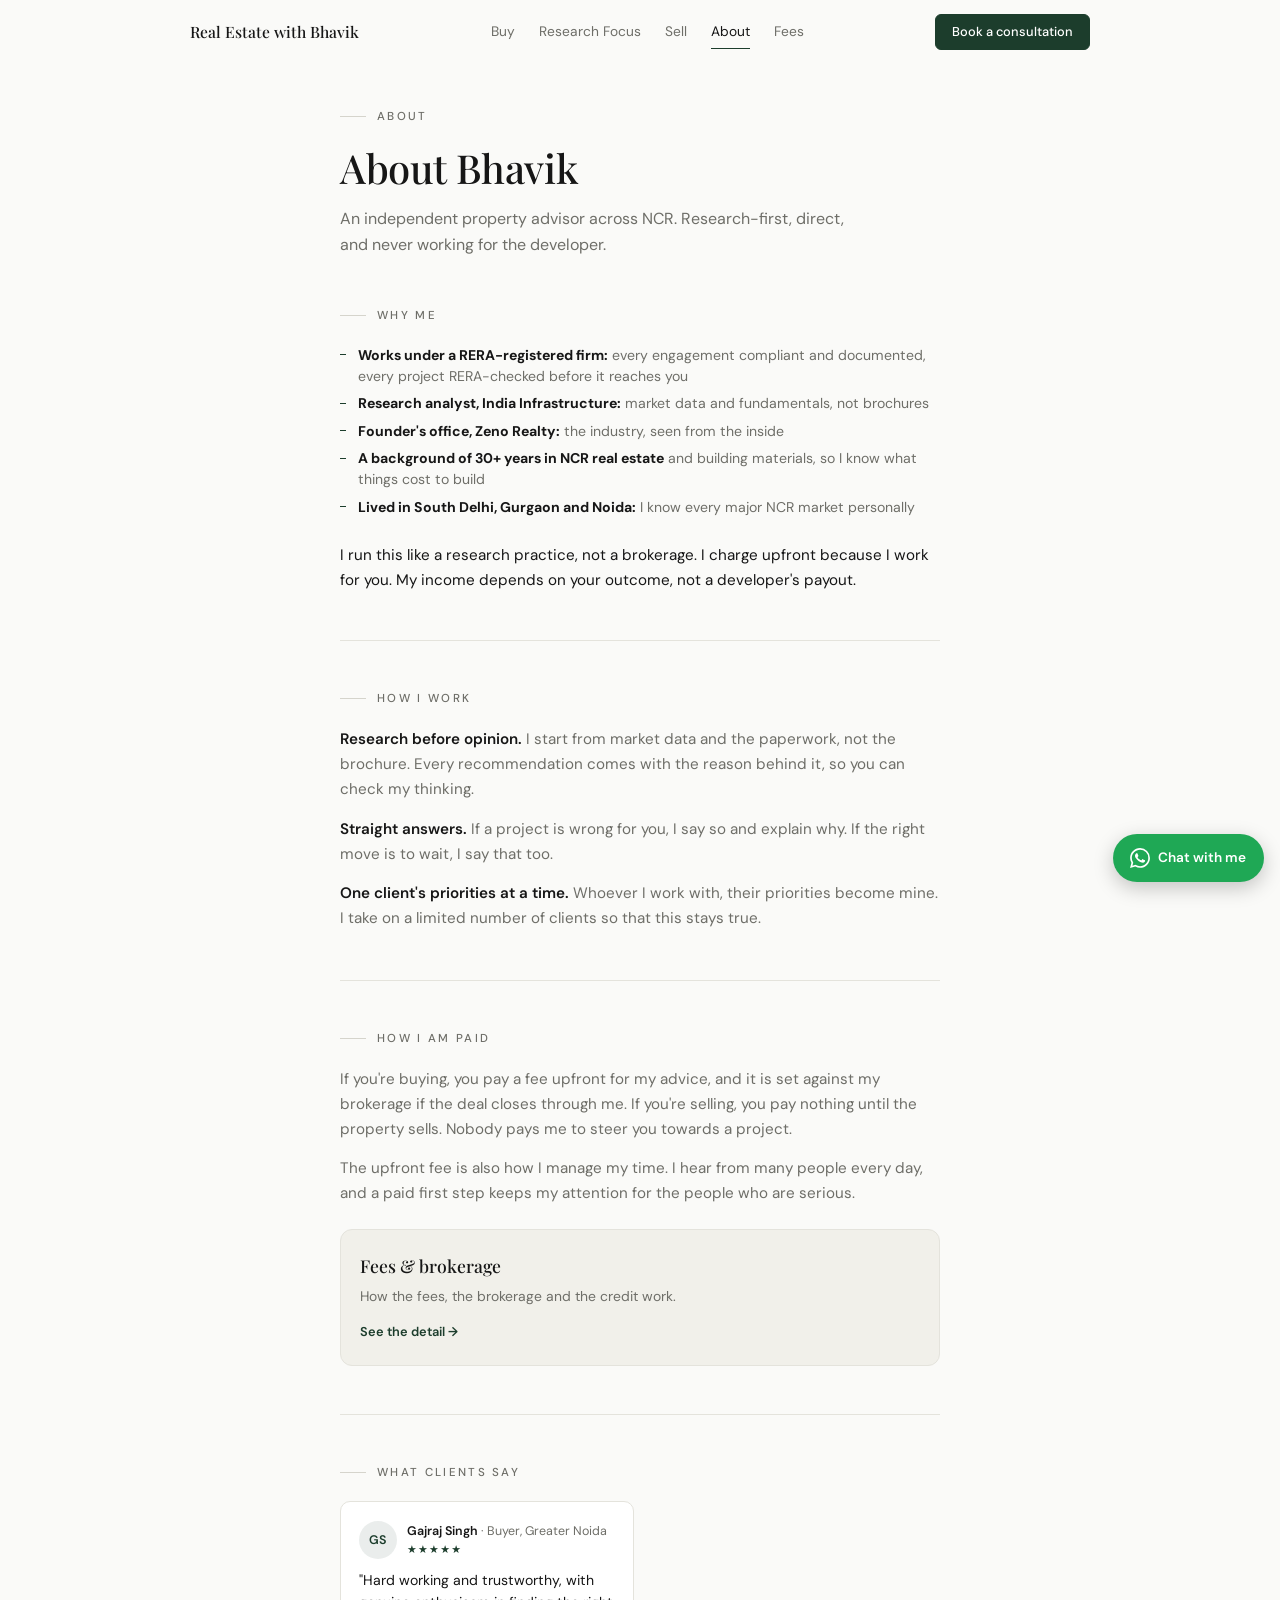
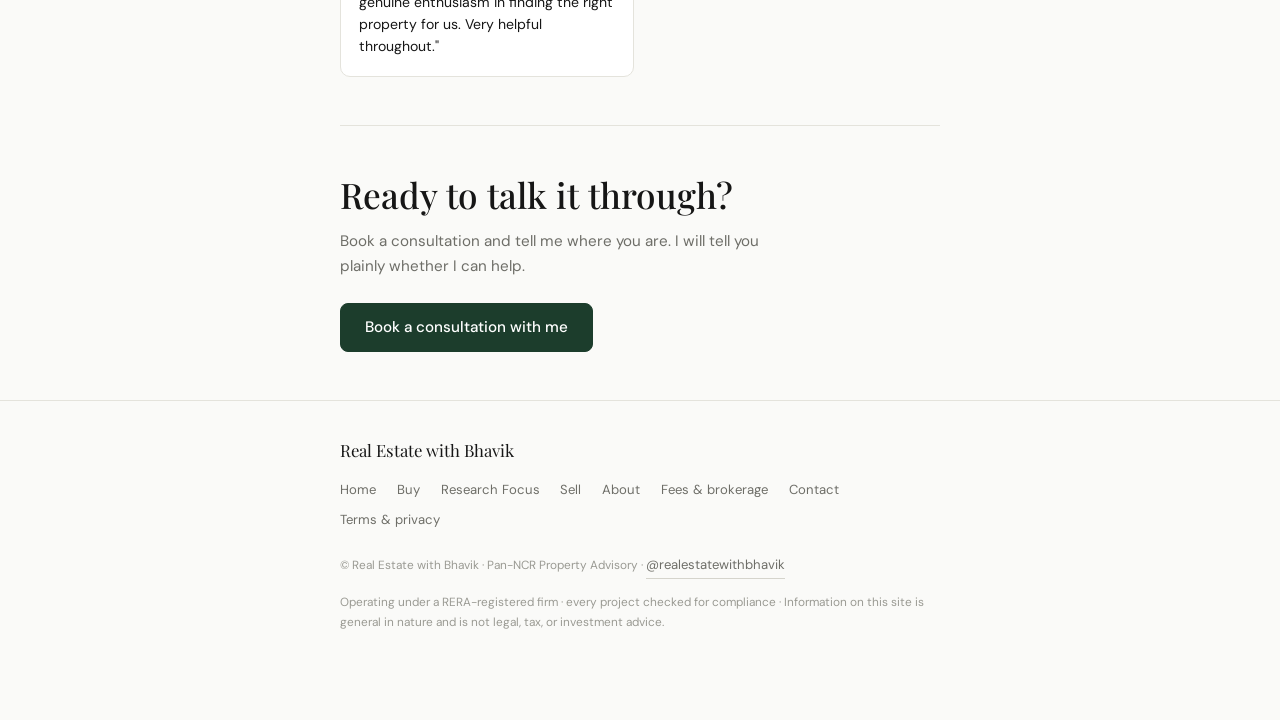
==== about.html @ 62f4cae6 "Rebuild as a multi-page site with a Standard Practice buying ladder Splits the single page into ten " ====
<!DOCTYPE html>
<html lang="en">

<head>
  <meta charset="UTF-8">
  <meta name="viewport" content="width=device-width, initial-scale=1.0">
  <title>About Bhavik · Real Estate with Bhavik</title>
  <meta name="description" content="Research-first independent property advisor across NCR. Three decades of NCR real estate, working under a RERA-registered firm.">
  <link rel="canonical" href="https://realestatewithbhavik.com/about.html">
  <meta property="og:title" content="About Bhavik · Real Estate with Bhavik">
  <meta property="og:description" content="Research-first independent property advisor across NCR. Three decades of NCR real estate, working under a RERA-registered firm.">
  <meta property="og:type" content="website">
  <meta property="og:url" content="https://realestatewithbhavik.com/about.html">

  <link rel="preconnect" href="https://fonts.googleapis.com">
  <link rel="preconnect" href="https://fonts.gstatic.com" crossorigin>
  <link href="https://fonts.googleapis.com/css2?family=Playfair+Display:wght@400;500;600&family=DM+Sans:wght@300;400;500;600&display=swap" rel="stylesheet">
  <link rel="stylesheet" href="assets/style.css">
</head>

<body>

  <header id="nav">
    <div class="wrap nav-inner">
      <a href="index.html" class="nav-name">Real Estate with Bhavik</a>
      <nav class="nav-links" aria-label="Main">
        <a href="advisory.html">Buy</a>
        <a href="research.html">Research Focus</a>
        <a href="mandates.html">Sell</a>
        <a href="about.html" aria-current="page">About</a>
        <a href="fees.html">Fees</a>
      </nav>
      <div class="nav-right">
        <a class="btn btn-sm nav-cta" data-goatcounter-click="nav-consult" href="contact.html">Book a consultation</a>
        <details class="menu">
          <summary aria-label="Menu"><svg viewBox="0 0 24 24" fill="none" stroke="currentColor" stroke-width="2" stroke-linecap="round"><path d="M4 7h16M4 12h16M4 17h16"/></svg></summary>
          <nav class="menu-panel" aria-label="Menu">
          <a href="index.html">Home</a>
          <a href="advisory.html">Buy</a>
          <a href="research.html">Research Focus</a>
          <a href="mandates.html">Sell</a>
          <a href="about.html" aria-current="page">About</a>
          <a href="fees.html">Fees</a>
          <a href="contact.html">Contact</a>
          <a class="btn btn-sm" data-goatcounter-click="menu-consult" href="contact.html">Book a consultation</a>
          </nav>
        </details>
      </div>
    </div>
  </header>

  <main>
    <section class="page-head" style="padding-bottom:0;">
      <div class="wrap">
        <div class="eyebrow">About</div>
        <h1 class="page-title">About Bhavik</h1>
        <p class="page-lede">An independent property advisor across NCR. Research-first, direct, and never working for the developer.</p>
      </div>
    </section>

    <section id="why">
      <div class="wrap reveal">
        <div class="eyebrow">Why me</div>
        <ul class="dash-list why-list">
          <li><strong class="ink">Works under a RERA-registered firm:</strong> every engagement compliant and documented, every project RERA-checked before it reaches you</li>
          <li><strong class="ink">Research analyst, India Infrastructure:</strong> market data and fundamentals, not brochures</li>
          <li><strong class="ink">Founder's office, Zeno Realty:</strong> the industry, seen from the inside</li>
          <li><strong class="ink">A background of 30+ years in NCR real estate</strong> and building materials, so I know what things cost to build</li>
          <li><strong class="ink">Lived in South Delhi, Gurgaon and Noida:</strong> I know every major NCR market personally</li>
        </ul>
        <p class="note-line ink">I run this like a research practice, not a brokerage. I charge upfront because I work for you. My income depends on your outcome, not a developer's payout.</p>
      </div>
    </section>
    <div class="wrap"><div class="rule"></div></div>

    <section id="how">
      <div class="wrap reveal">
        <div class="eyebrow">How I work</div>
        <div class="stance-body" style="margin-top:0;">
          <p><strong>Research before opinion.</strong> I start from market data and the paperwork, not the brochure. Every recommendation comes with the reason behind it, so you can check my thinking.</p>
          <p><strong>Straight answers.</strong> If a project is wrong for you, I say so and explain why. If the right move is to wait, I say that too.</p>
          <p><strong>One client's priorities at a time.</strong> Whoever I work with, their priorities become mine. I take on a limited number of clients so that this stays true.</p>
        </div>
      </div>
    </section>
    <div class="wrap"><div class="rule"></div></div>

    <section id="paid">
      <div class="wrap reveal">
        <div class="eyebrow">How I am paid</div>
        <div class="stance-body">
          <p>If you're buying, you pay a fee upfront for my advice, and it is set against my brokerage if the deal closes through me. If you're selling, you pay nothing until the property sells. Nobody pays me to steer you towards a project.</p>
          <p>The upfront fee is also how I manage my time. I hear from many people every day, and a paid first step keeps my attention for the people who are serious.</p>
        </div>
        <div class="cta-row">
          <a class="link-card" href="fees.html" style="flex:1;"><strong>Fees &amp; brokerage</strong><p>How the fees, the brokerage and the credit work.</p><span>See the detail →</span></a>
        </div>
      </div>
    </section>
    <div class="wrap"><div class="rule"></div></div>

    <section id="testimonials">
      <div class="wrap reveal">
        <div class="eyebrow">What clients say</div>
        <div class="t-grid">

          <div class="t-card">
            <div class="t-head">
              <div class="t-avatar">GS</div>
              <div>
                <p class="t-who"><strong>Gajraj Singh</strong> · Buyer, Greater Noida</p>
                <div class="t-stars">★★★★★</div>
              </div>
            </div>
            <p class="t-quote">"Hard working and trustworthy, with genuine enthusiasm in finding the right property for us. Very helpful throughout."</p>
          </div>

          <!-- DRAFT QUOTES, hidden until real clients approve them.
               To publish one: move its card above this comment block, then replace
               [Client name] with the client's name and the icon with their initials.

          <div class="t-card">
            <div class="t-head">
              <div class="t-avatar"><svg viewBox="0 0 24 24" fill="none" stroke="currentColor" stroke-width="2" stroke-linecap="round"><circle cx="12" cy="8" r="4"/><path d="M4 21c0-4 3.5-6 8-6s8 2 8 6"/></svg></div>
              <div>
                <p class="t-who"><strong>[Client name]</strong> · Buyer, Noida</p>
                <div class="t-stars">★★★★★</div>
              </div>
            </div>
            <p class="t-quote">"He shortlisted three projects and told us exactly what was wrong with each one, including the one he recommended. That honesty is rare."</p>
          </div>

          <div class="t-card">
            <div class="t-head">
              <div class="t-avatar"><svg viewBox="0 0 24 24" fill="none" stroke="currentColor" stroke-width="2" stroke-linecap="round"><circle cx="12" cy="8" r="4"/><path d="M4 21c0-4 3.5-6 8-6s8 2 8 6"/></svg></div>
              <div>
                <p class="t-who"><strong>[Client name]</strong> · NRI Buyer</p>
                <div class="t-stars">★★★★★</div>
              </div>
            </div>
            <p class="t-quote">"I'm based abroad. The video walkthroughs of the flat, the society and the access roads meant I could decide from another country with confidence."</p>
          </div>

          <div class="t-card">
            <div class="t-head">
              <div class="t-avatar"><svg viewBox="0 0 24 24" fill="none" stroke="currentColor" stroke-width="2" stroke-linecap="round"><circle cx="12" cy="8" r="4"/><path d="M4 21c0-4 3.5-6 8-6s8 2 8 6"/></svg></div>
              <div>
                <p class="t-who"><strong>[Client name]</strong> · Buyer, Greater Noida West</p>
                <div class="t-stars">★★★★★</div>
              </div>
            </div>
            <p class="t-quote">"The payment breakdown surfaced charges nobody had mentioned to us. We knew the real cost before signing, not after."</p>
          </div>

          <div class="t-card">
            <div class="t-head">
              <div class="t-avatar"><svg viewBox="0 0 24 24" fill="none" stroke="currentColor" stroke-width="2" stroke-linecap="round"><circle cx="12" cy="8" r="4"/><path d="M4 21c0-4 3.5-6 8-6s8 2 8 6"/></svg></div>
              <div>
                <p class="t-who"><strong>[Client name]</strong> · Buyer, Gurgaon</p>
                <div class="t-stars">★★★★★</div>
              </div>
            </div>
            <p class="t-quote">"He negotiated on our behalf and got us better terms than we would have settled for on our own."</p>
          </div>

          <div class="t-card">
            <div class="t-head">
              <div class="t-avatar"><svg viewBox="0 0 24 24" fill="none" stroke="currentColor" stroke-width="2" stroke-linecap="round"><circle cx="12" cy="8" r="4"/><path d="M4 21c0-4 3.5-6 8-6s8 2 8 6"/></svg></div>
              <div>
                <p class="t-who"><strong>[Client name]</strong> · First-time buyer, Noida</p>
                <div class="t-stars">★★★★★</div>
              </div>
            </div>
            <p class="t-quote">"For the first time it didn't feel like someone was selling to us. He was on our side of the table, start to finish."</p>
          </div>
          -->

        </div>
      </div>
    </section>
    <div class="wrap"><div class="rule"></div></div>
    <section id="about-cta">
      <div class="wrap reveal">
        <h2 class="final-title">Ready to talk it through?</h2>
        <p class="final-sub">Book a consultation and tell me where you are. I will tell you plainly whether I can help.</p>
        <div class="cta-row">
          <a class="btn btn-block" data-goatcounter-click="about-cta-main" href="contact.html">Book a consultation with me</a>
        </div>
      </div>
    </section>

  </main>

  <footer>
    <div class="wrap">
      <div class="foot-brand">Real Estate with Bhavik</div>
      <nav class="foot-nav" aria-label="Footer">
        <a href="index.html">Home</a>
        <a href="advisory.html">Buy</a>
        <a href="research.html">Research Focus</a>
        <a href="mandates.html">Sell</a>
        <a href="about.html">About</a>
        <a href="fees.html">Fees &amp; brokerage</a>
        <a href="contact.html">Contact</a>
        <a href="legal.html">Terms &amp; privacy</a>
      </nav>
      <p class="foot-line">© Real Estate with Bhavik · Pan-NCR Property Advisory · <a class="ig-link" style="margin:0;" href="https://instagram.com/realestatewithbhavik" target="_blank" rel="noopener">@realestatewithbhavik</a></p>
      <p class="foot-line">Operating under a RERA-registered firm · every project checked for compliance · Information on this site is general in nature and is not legal, tax, or investment advice.</p>
    </div>
  </footer>

  <a id="wa-fab" data-goatcounter-click="whatsapp-fab" href="https://wa.me/917011733205?text=Hi%20Bhavik%2C%20I%20have%20a%20question%20about%20buying%20in%20NCR." target="_blank" rel="noopener" aria-label="Chat with Bhavik on WhatsApp">
    <svg viewBox="0 0 24 24" fill="currentColor" aria-hidden="true"><path d="M17.472 14.382c-.297-.149-1.758-.867-2.03-.967-.273-.099-.471-.148-.67.15-.197.297-.767.966-.94 1.164-.173.199-.347.223-.644.075-.297-.15-1.255-.463-2.39-1.475-.883-.788-1.48-1.761-1.653-2.059-.173-.297-.018-.458.13-.606.134-.133.297-.347.446-.52.149-.174.198-.298.298-.497.099-.198.05-.371-.025-.52-.075-.149-.669-1.612-.916-2.207-.242-.579-.487-.5-.669-.51-.173-.008-.371-.01-.57-.01-.198 0-.52.074-.792.372-.272.297-1.04 1.016-1.04 2.479 0 1.462 1.065 2.875 1.213 3.074.149.198 2.096 3.2 5.077 4.487.709.306 1.262.489 1.694.625.712.227 1.36.195 1.871.118.571-.085 1.758-.719 2.006-1.413.248-.694.248-1.289.173-1.413-.074-.124-.272-.198-.57-.347m-5.421 7.403h-.004a9.87 9.87 0 0 1-5.031-1.378l-.361-.214-3.741.982.998-3.648-.235-.374a9.86 9.86 0 0 1-1.51-5.26c.001-5.45 4.436-9.884 9.888-9.884 2.64 0 5.122 1.03 6.988 2.898a9.825 9.825 0 0 1 2.893 6.994c-.003 5.45-4.437 9.884-9.885 9.884m8.413-18.297A11.815 11.815 0 0 0 12.05 0C5.495 0 .16 5.335.157 11.892c0 2.096.547 4.142 1.588 5.945L.057 24l6.305-1.654a11.882 11.882 0 0 0 5.683 1.448h.005c6.554 0 11.89-5.335 11.893-11.893a11.821 11.821 0 0 0-3.48-8.413Z"/></svg>
    <span>Chat with me</span>
  </a>

  <script src="assets/site.js"></script>
  <script data-goatcounter="https://realestatewithbhavik.goatcounter.com/count" async src="//gc.zgo.at/count.js"></script>

</body>

</html>
---- assets/style.css ----
/* ========================================================
       TOKENS
    ======================================================== */
    :root {
      --bg:           #FAFAF8;
      --bg-panel:     #F1F0EA;
      --surface:      #FFFFFF;
      --ink:          #161616;
      --muted:        #6E6E68;
      --muted-soft:   #9A9A93;
      --accent:       #1C3D2C;
      --accent-deep:  #142E20;
      --wa:           #1FA855;   /* WhatsApp green */
      --wa-deep:      #178A45;
      --line:         #E4E3DC;
      --line-strong:  #D5D4CC;

      --serif: 'Playfair Display', Georgia, serif;
      --sans:  'DM Sans', system-ui, -apple-system, sans-serif;

      --maxw: 640px;
      --pad:  1.25rem;
    }

    /* ========================================================
       RESET & BASE  (mobile-first)
    ======================================================== */
    *, *::before, *::after { box-sizing: border-box; margin: 0; padding: 0; }

    html { font-size: 16px; scroll-behavior: smooth; -webkit-text-size-adjust: 100%; }

    body {
      background: var(--bg);
      color: var(--ink);
      font-family: var(--sans);
      font-size: 15px;
      line-height: 1.65;
      overflow-x: hidden;
      -webkit-font-smoothing: antialiased;
    }

    a { color: inherit; text-decoration: none; }
    ::selection { background: rgba(28, 61, 44, 0.14); }
    :focus-visible { outline: 2px solid var(--accent); outline-offset: 3px; border-radius: 2px; }

    .wrap {
      width: 100%;
      max-width: var(--maxw);
      margin: 0 auto;
      padding-left: var(--pad);
      padding-right: var(--pad);
    }

    section { padding: 3rem 0; }

    .eyebrow {
      display: flex;
      align-items: center;
      gap: 0.7rem;
      font-size: 0.72rem;
      font-weight: 500;
      letter-spacing: 0.2em;
      text-transform: uppercase;
      color: var(--muted);
      margin-bottom: 1.2rem;
    }
    .eyebrow::before { content: ""; width: 26px; height: 1px; background: var(--line-strong); flex: none; }

    h1, h2, h3 { font-family: var(--serif); font-weight: 500; }
    p { color: var(--muted); }
    .ink { color: var(--ink); }
    .rule { height: 1px; background: var(--line); }

    /* ========================================================
       BUTTONS
    ======================================================== */
    .btn {
      display: inline-flex;
      align-items: center;
      justify-content: center;
      gap: 0.55rem;
      font-family: var(--sans);
      font-weight: 500;
      font-size: 0.95rem;
      line-height: 1;
      padding: 1rem 1.5rem;
      border-radius: 8px;
      border: 1px solid var(--accent);
      background: var(--accent);
      color: #FFFFFF;
      cursor: pointer;
      transition: background 0.25s ease, transform 0.15s ease;
    }
    .btn:hover { background: var(--accent-deep); }
    .btn:active { transform: translateY(1px); }

    .btn-wa { background: var(--wa); border-color: var(--wa); }
    .btn-wa:hover { background: var(--wa-deep); }

    .btn-ghost { background: transparent; color: var(--accent); border: 1px solid var(--accent); }
    .btn-ghost:hover { background: rgba(28, 61, 44, 0.06); }

    .btn-sm { padding: 0.65rem 1rem; font-size: 0.8rem; border-radius: 6px; }

    .btn-block { width: 100%; }
    @media (min-width: 540px) { .btn-block { width: auto; } }

    /* ========================================================
       NAV
    ======================================================== */
    #nav {
      position: sticky; top: 0; z-index: 100;
      background: transparent;
      border-bottom: 1px solid transparent;
      transition: background 0.3s ease, border-color 0.3s ease;
    }
    #nav .nav-inner {
      display: flex; align-items: center; justify-content: space-between; gap: 1rem;
      padding-top: 0.9rem; padding-bottom: 0.9rem;
    }
    #nav.scrolled { background: var(--bg); border-bottom: 1px solid var(--line); }
    .nav-name { font-family: var(--serif); font-weight: 500; font-size: 1rem; white-space: nowrap; }

    /* ========================================================
       HERO — identity in the first five seconds
    ======================================================== */
    #hero { padding-top: 2rem; padding-bottom: 2.75rem; }

    .id-row { display: flex; align-items: center; gap: 1rem; margin-bottom: 1.5rem; }
    .id-photo {
      width: 112px; height: 112px; border-radius: 50%;
      object-fit: cover; object-position: top;
      border: 3px solid var(--surface);
      box-shadow: 0 0 0 1px var(--line-strong), 0 6px 18px rgba(22, 22, 22, 0.12);
      flex: none;
    }
    .id-name { font-family: var(--serif); font-size: 1.45rem; color: var(--ink); line-height: 1.2; }
    .id-role { font-size: 0.85rem; color: var(--muted); margin-top: 0.2rem; }

    .cred-row { display: flex; flex-wrap: wrap; gap: 0.45rem; margin-bottom: 1.4rem; }
    .cred {
      display: inline-flex; align-items: center; gap: 0.4rem;
      font-size: 0.74rem; font-weight: 500; letter-spacing: 0.02em;
      color: var(--accent);
      background: rgba(28, 61, 44, 0.07);
      border-radius: 999px;
      padding: 0.35rem 0.75rem;
      line-height: 1.2;
    }

    .hero-title {
      font-size: clamp(1.9rem, 7.5vw, 2.7rem);
      line-height: 1.15;
      letter-spacing: -0.01em;
      margin-bottom: 1rem;
    }
    .hero-sub { font-size: 1rem; max-width: 38ch; margin-bottom: 1.6rem; }

    .hero-ctas { display: flex; flex-direction: column; gap: 0.7rem; margin-bottom: 1rem; }
    @media (min-width: 540px) { .hero-ctas { flex-direction: row; } }

    .hero-note { font-size: 0.76rem; color: var(--muted-soft); letter-spacing: 0.04em; }

    .assure {
      display: flex;
      align-items: flex-start;
      gap: 0.5rem;
      margin: 1rem 0 0.9rem;
      font-size: 0.87rem;
      font-weight: 500;
      color: var(--accent);
      line-height: 1.5;
    }
    .assure svg { width: 17px; height: 17px; flex: none; margin-top: 2px; }

    /* Stat strip */
    .stats {
      display: grid; grid-template-columns: repeat(3, 1fr); gap: 0.75rem;
      margin-top: 2rem;
      border-top: 1px solid var(--line);
      padding-top: 1.4rem;
    }
    .stat-num { font-family: var(--serif); font-size: 1.35rem; color: var(--ink); line-height: 1.2; }
    .stat-label { font-size: 0.72rem; color: var(--muted); letter-spacing: 0.03em; margin-top: 0.15rem; }

    /* ========================================================
       TWO JOURNEYS (comparison)
    ======================================================== */
    .vs-title-line {
      font-size: clamp(1.5rem, 5.5vw, 2rem);
      line-height: 1.22;
      letter-spacing: -0.01em;
      margin-bottom: 1.3rem;
    }
    .vs-grid { display: grid; grid-template-columns: 1fr; gap: 0.8rem; }
    @media (min-width: 620px) { .vs-grid { grid-template-columns: 1fr 1fr; } }

    .vs-col { border-radius: 12px; padding: 1.3rem 1.2rem; }
    .vs-col.plain { background: var(--surface); border: 1px solid var(--line); }
    .vs-col.mine { background: var(--accent); }

    .vs-col-title { font-weight: 600; font-size: 0.9rem; margin-bottom: 0.85rem; }
    .vs-col.plain .vs-col-title { color: var(--muted); }
    .vs-col.mine .vs-col-title { color: #FFFFFF; }

    .vs-list { list-style: none; }
    .vs-list li { display: flex; gap: 0.55rem; font-size: 0.85rem; line-height: 1.5; margin: 0.55rem 0; }
    .vs-list .mark { flex: none; width: 16px; height: 16px; margin-top: 2px; }
    .vs-col.plain li { color: var(--muted); }
    .vs-col.plain .mark { color: #B0403A; }
    .vs-col.mine li { color: rgba(255, 255, 255, 0.93); }
    .vs-col.mine .mark { color: #8FD6A8; }

    .closer { margin-top: 1.5rem; font-family: var(--serif); font-size: 1.15rem; color: var(--ink); line-height: 1.45; }

    /* The sieve: market funnel visual */
    .funnel { margin-top: 1.6rem; }
    .funnel-row {
      border-radius: 8px;
      padding: 0.55rem 0.9rem;
      margin: 0 auto;
      text-align: center;
      font-size: 0.8rem;
      font-weight: 500;
      line-height: 1.4;
    }
    .funnel-row.f1 { width: 100%; background: var(--bg-panel); color: var(--muted); border: 1px solid var(--line); }
    .funnel-row.f2 { width: 78%; min-width: 240px; background: #DCE7DF; color: var(--accent-deep); }
    .funnel-row.f3 { width: 56%; min-width: 210px; background: var(--accent); color: #FFFFFF; }
    .funnel-arrow { text-align: center; color: var(--muted-soft); font-size: 0.72rem; letter-spacing: 0.04em; padding: 0.4rem 0; }

    /* ========================================================
       SERVICE CARDS (visual grid)
    ======================================================== */
    .svc-grid { display: grid; grid-template-columns: 1fr 1fr; gap: 0.7rem; }
    @media (max-width: 379px) { .svc-grid { grid-template-columns: 1fr; } }

    .svc {
      background: var(--surface);
      border: 1px solid var(--line);
      border-radius: 10px;
      padding: 1.1rem 1rem;
    }
    .svc-icon {
      width: 34px; height: 34px;
      display: flex; align-items: center; justify-content: center;
      border-radius: 8px;
      background: rgba(28, 61, 44, 0.08);
      color: var(--accent);
      margin-bottom: 0.7rem;
    }
    .svc-icon svg { width: 18px; height: 18px; }
    .svc-title { font-weight: 600; font-size: 0.88rem; color: var(--ink); margin-bottom: 0.25rem; }
    .svc-desc { font-size: 0.8rem; line-height: 1.5; }

    .note-line { margin-top: 1.6rem; font-size: 0.95rem; line-height: 1.6; }

    /* ========================================================
       STANCE — why the fee sits where it does
    ======================================================== */
    .stance-lead {
      font-family: var(--serif); font-size: clamp(1.25rem, 5.4vw, 1.6rem);
      line-height: 1.32; color: var(--ink); max-width: 24ch; margin-bottom: 1.15rem;
    }
    .stance-body p { font-size: 0.95rem; line-height: 1.65; margin-bottom: 0.9rem; }
    .stance-body p:last-child { margin-bottom: 0; }
    .stance-body strong { color: var(--ink); font-weight: 600; }
    .stance-note {
      margin-top: 1.35rem; font-size: 0.88rem; line-height: 1.6;
      padding: 0.75rem 0.9rem; border-left: 2px solid var(--accent);
      background: var(--bg-panel); border-radius: 0 6px 6px 0;
    }
    .stance-note strong { color: var(--ink); font-weight: 600; }

    /* ========================================================
       PACKAGES
    ======================================================== */
    .cards { display: grid; grid-template-columns: 1fr; gap: 0.9rem; }
    @media (min-width: 620px) { .cards { grid-template-columns: 1fr 1fr; } .card.span-2 { grid-column: span 2; } }

    .card {
      background: var(--surface);
      border: 1px solid var(--line);
      border-radius: 12px;
      padding: 1.35rem 1.25rem;
    }
    .card.featured { border-color: var(--accent); box-shadow: 0 4px 22px rgba(28, 61, 44, 0.09); }

    .card-top { display: flex; align-items: center; justify-content: space-between; gap: 0.6rem; margin-bottom: 0.35rem; }
    .card-name { font-weight: 600; font-size: 0.95rem; color: var(--ink); }
    .badge {
      font-size: 0.62rem; font-weight: 600; letter-spacing: 0.08em; text-transform: uppercase;
      color: #FFF; background: var(--accent);
      border-radius: 999px; padding: 0.28rem 0.6rem; line-height: 1; white-space: nowrap;
    }
    .card-price { font-family: var(--serif); font-size: 1.6rem; color: var(--ink); margin-bottom: 0.2rem; }
    .card-price s { font-family: var(--sans); font-size: 1rem; color: var(--muted-soft); margin-right: 0.35rem; }
    .card-desc { font-size: 0.82rem; color: var(--muted); margin-bottom: 0.85rem; }

    .dash-list { list-style: none; }
    .dash-list li {
      position: relative; padding-left: 1.1rem;
      font-size: 0.84rem; color: var(--muted); margin: 0.4rem 0; line-height: 1.5;
    }
    .dash-list li::before {
      content: ""; position: absolute; left: 0; top: 0.68em;
      width: 6px; height: 1px; background: var(--accent);
    }

    .card .btn { margin-top: 1rem; width: 100%; }
    .cards-note { margin-top: 1.2rem; font-size: 0.82rem; line-height: 1.6; }
    .cards-intro {
      font-size: 0.85rem; line-height: 1.6; margin: 0 0 1.1rem;
      padding: 0.7rem 0.9rem; border-left: 2px solid var(--accent);
      background: var(--bg-panel); border-radius: 0 6px 6px 0;
    }
    .cards-intro strong { color: var(--ink); font-weight: 600; }

    /* ========================================================
       PROCESS
    ======================================================== */
    .timeline { display: flex; flex-direction: column; }
    .step { display: flex; gap: 1rem; }
    .step-rail { display: flex; flex-direction: column; align-items: center; flex: none; }
    .step-num {
      width: 30px; height: 30px; border-radius: 50%;
      display: flex; align-items: center; justify-content: center;
      font-size: 0.8rem; font-weight: 600;
      color: var(--accent); border: 1px solid var(--accent);
      background: var(--surface); flex: none;
    }
    .connector { width: 1px; flex: 1; background: var(--line-strong); margin: 4px 0; }
    .step-body { padding-bottom: 1.5rem; }
    .step-title { font-weight: 600; font-size: 0.92rem; color: var(--ink); margin-top: 0.3rem; margin-bottom: 0.25rem; }
    .step-body p { font-size: 0.85rem; line-height: 1.55; }

    /* ========================================================
       WHY ME
    ======================================================== */
    .why-list li { font-size: 0.88rem; }

    /* ========================================================
       TESTIMONIALS
    ======================================================== */
    .t-grid { display: grid; grid-template-columns: 1fr; gap: 0.8rem; }
    @media (min-width: 620px) { .t-grid { grid-template-columns: 1fr 1fr; } }

    .t-card {
      background: var(--surface);
      border: 1px solid var(--line);
      border-radius: 10px;
      padding: 1.15rem 1.1rem;
    }
    .t-head { display: flex; align-items: center; gap: 0.65rem; margin-bottom: 0.7rem; }
    .t-avatar {
      width: 38px; height: 38px; border-radius: 50%; flex: none;
      background: rgba(28, 61, 44, 0.09); color: var(--accent);
      display: flex; align-items: center; justify-content: center;
      font-weight: 600; font-size: 0.78rem; letter-spacing: 0.02em;
    }
    .t-avatar svg { width: 18px; height: 18px; }
    .t-stars { color: var(--accent); font-size: 0.68rem; letter-spacing: 0.12em; }
    .t-quote { font-size: 0.88rem; color: var(--ink); line-height: 1.55; }
    .t-who { font-size: 0.78rem; color: var(--muted); }
    .t-who strong { color: var(--ink); font-weight: 600; }

    /* ========================================================
       SELL / SAMPLE / FAQ / FINAL
    ======================================================== */
    .panel {
      background: var(--bg-panel);
      border: 1px solid var(--line);
      border-radius: 12px;
      padding: 1.4rem 1.25rem;
    }
    .panel strong { font-family: var(--serif); font-weight: 500; font-size: 1.05rem; color: var(--ink); display: block; margin-bottom: 0.4rem; }
    .panel p { font-size: 0.87rem; margin-bottom: 1rem; }

    .panel-flex { display: flex; flex-direction: column; gap: 1.3rem; }
    @media (min-width: 620px) {
      .panel-flex { flex-direction: row; align-items: center; }
      .panel-flex > div:first-child { flex: 1; }
    }

    /* Miniature buyer's report mockup */
    .report-mock {
      flex: none;
      width: 200px;
      margin: 0 auto;
      background: var(--surface);
      border: 1px solid var(--line-strong);
      border-radius: 10px;
      padding: 0.9rem;
      box-shadow: 0 10px 24px rgba(22, 22, 22, 0.08);
    }
    .rm-head {
      font-size: 0.6rem; font-weight: 600; letter-spacing: 0.08em; text-transform: uppercase;
      color: var(--accent);
      border-bottom: 1px solid var(--line);
      padding-bottom: 0.5rem; margin-bottom: 0.6rem;
    }
    .rm-line { height: 6px; border-radius: 3px; background: var(--bg-panel); margin: 0.45rem 0; }
    .rm-line.w85 { width: 85%; } .rm-line.w72 { width: 72%; } .rm-line.w60 { width: 60%; }
    .rm-bars { display: flex; gap: 6px; align-items: flex-end; height: 46px; margin: 0.7rem 0; }
    .rm-bar { flex: 1; background: #DCE7DF; border-radius: 3px 3px 0 0; }
    .rm-bar.hot { background: var(--accent); }
    .rm-verdict {
      display: inline-block;
      font-size: 0.58rem; font-weight: 600; letter-spacing: 0.06em; text-transform: uppercase;
      color: var(--accent); border: 1px solid var(--accent);
      border-radius: 999px; padding: 0.28rem 0.55rem; margin-top: 0.2rem;
    }

    .faq details { border-bottom: 1px solid var(--line); }
    .faq summary {
      cursor: pointer; list-style: none;
      display: flex; align-items: center; justify-content: space-between; gap: 1rem;
      padding: 0.95rem 0;
      font-weight: 500; font-size: 0.92rem; color: var(--ink);
    }
    .faq summary::-webkit-details-marker { display: none; }
    .faq summary::after { content: "+"; color: var(--muted-soft); font-size: 1.1rem; flex: none; }
    .faq details[open] summary::after { content: "−"; }
    .faq details p { font-size: 0.86rem; padding-bottom: 1rem; line-height: 1.6; }

    #final { text-align: left; }
    .final-title { font-size: clamp(1.6rem, 6vw, 2.2rem); line-height: 1.2; margin-bottom: 0.8rem; }
    .final-sub { font-size: 0.95rem; margin-bottom: 1.5rem; max-width: 42ch; }

    /* WhatsApp conversation preview */
    .chat { max-width: 420px; display: flex; flex-direction: column; gap: 0.5rem; margin-bottom: 1.6rem; }
    .bubble {
      max-width: 86%;
      padding: 0.65rem 0.9rem;
      border-radius: 12px;
      font-size: 0.85rem;
      line-height: 1.45;
      color: var(--ink);
    }
    .bubble.you { align-self: flex-end; background: #DCF3E3; border-bottom-right-radius: 4px; }
    .bubble.me { align-self: flex-start; background: var(--surface); border: 1px solid var(--line); border-bottom-left-radius: 4px; }
    .ig-link { display: inline-block; margin-top: 1.2rem; font-size: 0.82rem; color: var(--muted); border-bottom: 1px solid var(--line-strong); padding-bottom: 2px; }
    .ig-link:hover { color: var(--ink); }

    /* ========================================================
       FLOATING WHATSAPP BUTTON
    ======================================================== */
    #wa-fab {
      position: fixed; right: 1rem; bottom: 1.1rem; z-index: 200;
      display: flex; align-items: center; gap: 0.5rem;
      background: var(--wa); color: #FFF;
      border-radius: 999px;
      padding: 0.8rem 1.1rem;
      font-size: 0.85rem; font-weight: 600;
      box-shadow: 0 6px 20px rgba(0, 0, 0, 0.22);
      transition: transform 0.15s ease, background 0.2s ease;
    }
    #wa-fab:hover { background: var(--wa-deep); transform: translateY(-2px); }
    #wa-fab svg { width: 20px; height: 20px; flex: none; }

    /* ========================================================
       FOOTER
    ======================================================== */
    footer { border-top: 1px solid var(--line); padding: 2.2rem 0 5.5rem; }
    .legal details { margin-bottom: 0.6rem; }
    .legal summary { cursor: pointer; font-size: 0.78rem; color: var(--muted); }
    .legal-body p { font-size: 0.76rem; margin: 0.45rem 0; line-height: 1.55; }
    .legal-body p.legal-effective { font-style: italic; color: var(--muted-soft); margin-bottom: 0.7rem; }
    .foot-line { font-size: 0.74rem; color: var(--muted-soft); margin-top: 0.9rem; }

    /* ========================================================
       REVEAL
    ======================================================== */
    .reveal { opacity: 0; transform: translateY(14px); transition: opacity 0.6s ease, transform 0.6s ease; }
    .reveal.in { opacity: 1; transform: none; }
    @media (prefers-reduced-motion: reduce) { .reveal { opacity: 1; transform: none; transition: none; } }


/* ==========================================================
   MULTI-PAGE ADDITIONS
========================================================== */
section[id] { scroll-margin-top: 4.5rem; }
[hidden] { display: none !important; }

/* ---- header: brand, inline links (wide), menu (narrow), CTA ---- */
#nav .nav-inner { max-width: 940px; }
.nav-name { font-size: 0.98rem; }
.nav-links { display: none; align-items: center; gap: 1.5rem; font-size: 0.86rem; color: var(--muted); }
.nav-links a { padding: 0.3rem 0; border-bottom: 1px solid transparent; }
.nav-links a:hover { color: var(--ink); }
.nav-links a[aria-current="page"] { color: var(--ink); border-bottom-color: var(--accent); }
.nav-right { display: flex; align-items: center; gap: 0.7rem; }
.nav-cta { display: none; }
.menu { position: relative; }
.menu summary {
  list-style: none; cursor: pointer; width: 42px; height: 42px;
  display: flex; align-items: center; justify-content: center;
  border: 1px solid var(--line-strong); border-radius: 8px; background: var(--surface);
}
.menu summary::-webkit-details-marker { display: none; }
.menu summary svg { width: 18px; height: 18px; }
.menu-panel {
  position: absolute; right: 0; top: calc(100% + 8px); min-width: 240px;
  background: var(--surface); border: 1px solid var(--line); border-radius: 12px;
  padding: 0.5rem; box-shadow: 0 12px 32px rgba(0,0,0,0.09);
  display: flex; flex-direction: column;
}
.menu-panel a { padding: 0.72rem 0.85rem; border-radius: 8px; font-size: 0.95rem; color: var(--ink); }
.menu-panel a:hover { background: var(--bg-panel); }
.menu-panel a[aria-current="page"] { background: var(--bg-panel); font-weight: 500; }
.menu-panel .btn { margin-top: 0.4rem; color: #fff; justify-content: center; }
.menu-panel .btn:hover { background: var(--accent-deep); }
@media (min-width: 480px) { .nav-cta { display: inline-flex; } .menu-panel .btn { display: none; } }
@media (min-width: 860px) { .nav-links { display: flex; } .menu { display: none; } }

/* ---- inner page heading ---- */
.page-head { padding: 2.6rem 0 0.6rem; }
.page-title { font-size: clamp(1.7rem, 6.6vw, 2.5rem); line-height: 1.15; letter-spacing: -0.01em; margin-bottom: 0.9rem; }
.page-lede { font-size: 1rem; max-width: 46ch; }
.crumb { font-size: 0.78rem; color: var(--muted-soft); margin-bottom: 1rem; }
.crumb a { border-bottom: 1px solid var(--line-strong); }
.crumb a:hover { color: var(--ink); }

/* ---- home: three short blocks ---- */
.home-block { padding: 2rem 0; border-top: 1px solid var(--line); }
.home-block h2 { font-size: 1.35rem; line-height: 1.25; margin-bottom: 0.6rem; color: var(--ink); }
.home-block p { font-size: 0.95rem; line-height: 1.65; }
.hero-quiet { font-size: 0.86rem; line-height: 1.6; margin: 0.2rem 0 1.3rem; max-width: 46ch; }

/* ---- price cards (Standard Practice) ---- */
.who { font-size: 0.8rem; font-weight: 500; color: var(--accent); margin-bottom: 0.35rem; letter-spacing: 0.01em; }
.card-price small { font-family: var(--sans); font-size: 0.8rem; color: var(--muted); margin-left: 0.3rem; }
.addon-grid { display: grid; grid-template-columns: 1fr; gap: 0.9rem; }
@media (min-width: 620px) { .addon-grid { grid-template-columns: 1fr 1fr; } }
.addon { background: var(--surface); border: 1px solid var(--line); border-radius: 12px; padding: 1.15rem 1.15rem 1.2rem; }
.addon .card-price { font-size: 1.35rem; }

/* ---- cross-link block ---- */
.link-card {
  display: block; background: var(--bg-panel); border: 1px solid var(--line);
  border-radius: 12px; padding: 1.3rem 1.2rem; transition: border-color 0.2s ease;
}
.link-card:hover { border-color: var(--accent); }
.link-card strong { display: block; font-family: var(--serif); font-weight: 500; font-size: 1.1rem; color: var(--ink); margin-bottom: 0.35rem; }
.link-card p { font-size: 0.87rem; margin-bottom: 0.7rem; }
.link-card span { font-size: 0.8rem; font-weight: 600; color: var(--accent); }
.cta-row { display: flex; flex-direction: column; gap: 0.7rem; margin-top: 1.4rem; }
@media (min-width: 540px) { .cta-row { flex-direction: row; } }

/* ---- two-way choice (contact) ---- */
.choice-grid { display: grid; grid-template-columns: 1fr; gap: 0.9rem; margin: 1.2rem 0; }
@media (min-width: 620px) { .choice-grid { grid-template-columns: 1fr 1fr; } }
.choice-card { display: block; background: var(--surface); border: 1px solid var(--line); border-radius: 12px; padding: 1.25rem 1.15rem; transition: border-color 0.2s ease; }
.choice-card:hover { border-color: var(--accent); }
.choice-card .fork-name, .choice-name { font-family: var(--serif); font-size: 1.3rem; color: var(--ink); line-height: 1.25; margin-bottom: 0.4rem; }
.choice-card p { font-size: 0.85rem; line-height: 1.55; margin-bottom: 0.8rem; }
.choice-card span { font-size: 0.8rem; font-weight: 600; color: var(--accent); }

/* ---- enquiry forms ---- */
.wizard { background: var(--surface); border: 1px solid var(--line); border-radius: 14px; padding: 1.3rem 1.15rem 1.4rem; margin: 1.2rem 0 0.5rem; }
.wizard-top { display: flex; align-items: center; justify-content: space-between; gap: 1rem; margin-bottom: 1.1rem; }
.wizard-step-label { font-size: 0.74rem; font-weight: 500; letter-spacing: 0.14em; text-transform: uppercase; color: var(--muted); }
.wizard-bar { height: 3px; background: var(--line); border-radius: 3px; flex: 1; max-width: 140px; overflow: hidden; }
.wizard-bar i { display: block; height: 100%; width: 25%; background: var(--accent); transition: width 0.3s ease; }
.wizard fieldset { border: 0; min-width: 0; }
.wizard legend { font-family: var(--serif); font-size: 1.2rem; color: var(--ink); margin-bottom: 0.9rem; padding: 0; }
.wizard .hint { font-size: 0.8rem; margin: -0.5rem 0 1rem; }
.field { margin-bottom: 1rem; }
.field > label, .field > .lab { display: block; font-size: 0.84rem; font-weight: 500; color: var(--ink); margin-bottom: 0.4rem; }
.field .req { color: var(--accent); }
.field input[type="text"], .field input[type="tel"], .field textarea, .field select {
  width: 100%; font: inherit; font-size: 0.95rem; color: var(--ink);
  background: var(--bg); border: 1px solid var(--line-strong); border-radius: 8px; padding: 0.8rem 0.85rem;
  -webkit-appearance: none; appearance: none;
}
.field select { background-image: linear-gradient(45deg, transparent 50%, var(--muted) 50%), linear-gradient(135deg, var(--muted) 50%, transparent 50%); background-position: calc(100% - 18px) 55%, calc(100% - 12px) 55%; background-size: 6px 6px; background-repeat: no-repeat; padding-right: 2rem; }
.field textarea { min-height: 88px; resize: vertical; }
.field input:focus, .field textarea:focus, .field select:focus { outline: 2px solid rgba(28,61,44,0.35); outline-offset: 1px; border-color: var(--accent); }
.chips { display: flex; flex-wrap: wrap; gap: 0.5rem; }
.chips label { position: relative; cursor: pointer; margin: 0; }
.chips input { position: absolute; opacity: 0; inset: 0; width: 100%; height: 100%; cursor: pointer; }
.chips span { display: inline-block; font-size: 0.85rem; color: var(--ink); background: var(--bg); border: 1px solid var(--line-strong); border-radius: 999px; padding: 0.55rem 0.95rem; transition: all 0.15s ease; }
.chips input:checked + span { background: var(--accent); border-color: var(--accent); color: #fff; }
.chips input:focus-visible + span { outline: 2px solid rgba(28,61,44,0.45); outline-offset: 2px; }
.field.invalid input, .field.invalid select, .field.invalid textarea { border-color: #B3402F; }
.field .err { display: none; font-size: 0.78rem; color: #B3402F; margin-top: 0.35rem; }
.field.invalid .err { display: block; }
.wizard-nav { display: flex; gap: 0.7rem; margin-top: 1.2rem; }
.wizard-nav .btn { flex: 1; }
.wizard-note { font-size: 0.78rem; line-height: 1.55; margin-top: 1rem; }
.wizard-done { text-align: left; }
.wizard-done h2 { font-size: 1.3rem; margin-bottom: 0.5rem; color: var(--ink); }
.wizard-done p { font-size: 0.92rem; margin-bottom: 1rem; }
.js .wizard fieldset[data-step] { display: none; }
.js .wizard fieldset[data-step].on { display: block; }
.nojs-note { font-size: 0.85rem; padding: 0.8rem 0.9rem; background: var(--bg-panel); border-radius: 8px; margin-bottom: 1rem; }
.js .nojs-note { display: none; }

/* ---- numbered steps (reuses .timeline look, simpler) ---- */
.steps { list-style: none; counter-reset: s; margin-top: 0.6rem; }
.steps li { counter-increment: s; display: flex; gap: 0.9rem; margin-bottom: 1.15rem; }
.steps li::before {
  content: counter(s); flex: none; width: 28px; height: 28px; border-radius: 50%;
  border: 1px solid var(--line-strong); background: var(--surface); color: var(--accent);
  display: flex; align-items: center; justify-content: center; font-size: 0.82rem; font-weight: 600; margin-top: 1px;
}
.steps strong { display: block; color: var(--ink); font-weight: 600; font-size: 0.95rem; margin-bottom: 0.15rem; }
.steps span { font-size: 0.88rem; line-height: 1.6; color: var(--muted); display: block; }

/* ---- footer navigation ---- */
.foot-nav { display: flex; flex-wrap: wrap; gap: 0.5rem 1.3rem; font-size: 0.82rem; margin-bottom: 1.4rem; }
.foot-nav a { color: var(--muted); border-bottom: 1px solid transparent; }
.foot-nav a:hover { color: var(--ink); border-bottom-color: var(--line-strong); }
.foot-brand { font-family: var(--serif); font-size: 1.05rem; color: var(--ink); margin-bottom: 0.9rem; }
.legal-page h2 { font-size: 1.25rem; margin: 2rem 0 0.7rem; color: var(--ink); }
.legal-page p { font-size: 0.88rem; line-height: 1.65; margin: 0.6rem 0; }
.legal-page .legal-effective { font-style: italic; color: var(--muted-soft); }
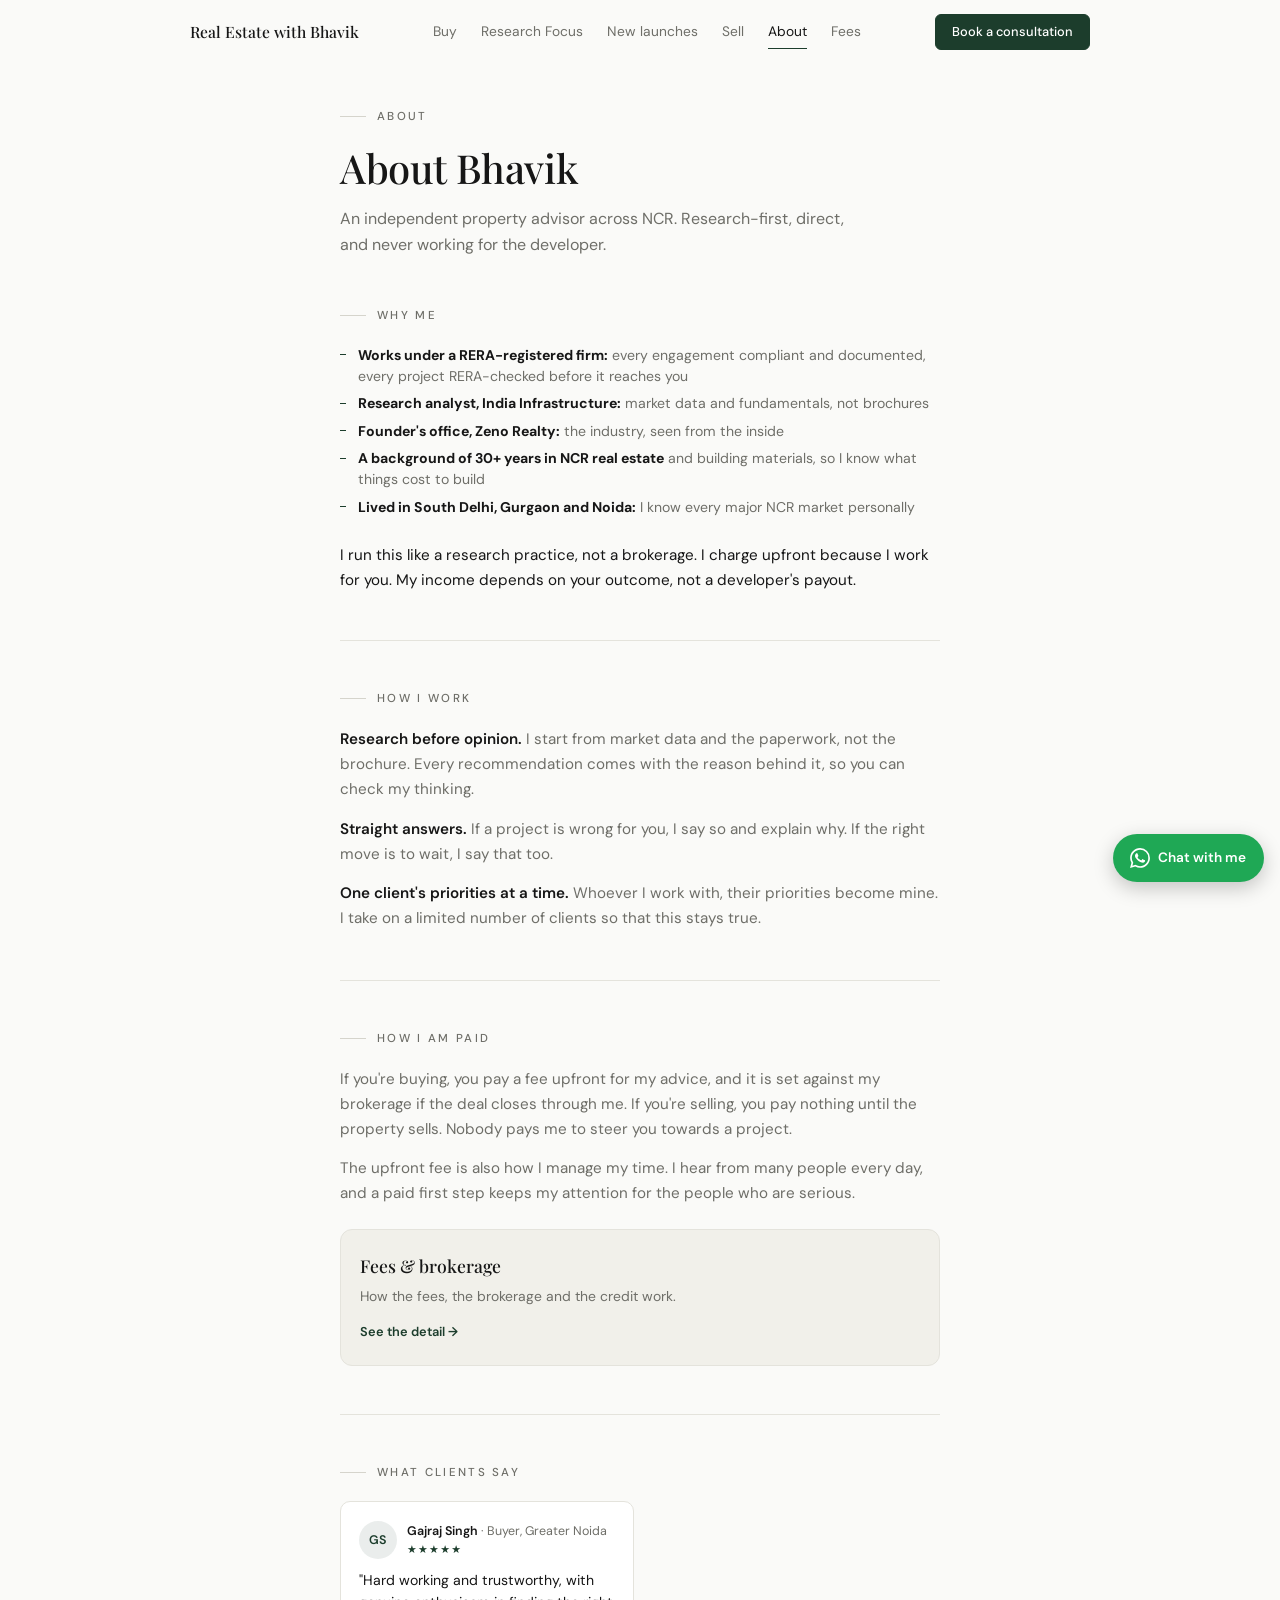
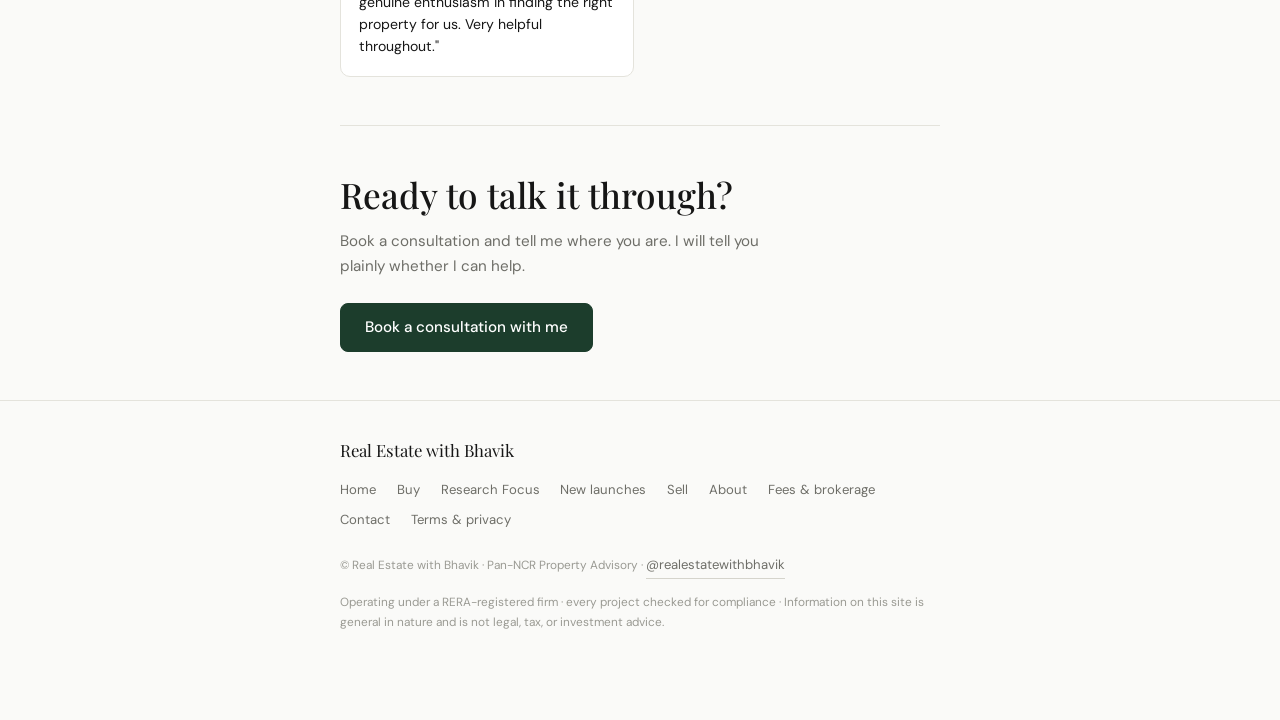
==== commit 74f9e326: "Make Research Focus remote-first, add a launches page and a commitment filter Rebuilds Research Focu" ====
--- a/about.html
+++ b/about.html
@@ -26,6 +26,7 @@
       <nav class="nav-links" aria-label="Main">
         <a href="advisory.html">Buy</a>
         <a href="research.html">Research Focus</a>
+        <a href="launches.html">New launches</a>
         <a href="mandates.html">Sell</a>
         <a href="about.html" aria-current="page">About</a>
         <a href="fees.html">Fees</a>
@@ -38,6 +39,7 @@
           <a href="index.html">Home</a>
           <a href="advisory.html">Buy</a>
           <a href="research.html">Research Focus</a>
+          <a href="launches.html">New launches</a>
           <a href="mandates.html">Sell</a>
           <a href="about.html" aria-current="page">About</a>
           <a href="fees.html">Fees</a>
@@ -198,6 +200,7 @@
         <a href="index.html">Home</a>
         <a href="advisory.html">Buy</a>
         <a href="research.html">Research Focus</a>
+        <a href="launches.html">New launches</a>
         <a href="mandates.html">Sell</a>
         <a href="about.html">About</a>
         <a href="fees.html">Fees &amp; brokerage</a>
--- a/assets/style.css
+++ b/assets/style.css
@@ -511,7 +511,7 @@
 .menu-panel .btn { margin-top: 0.4rem; color: #fff; justify-content: center; }
 .menu-panel .btn:hover { background: var(--accent-deep); }
 @media (min-width: 480px) { .nav-cta { display: inline-flex; } .menu-panel .btn { display: none; } }
-@media (min-width: 860px) { .nav-links { display: flex; } .menu { display: none; } }
+@media (min-width: 940px) { .nav-links { display: flex; } .menu { display: none; } }
 
 /* ---- inner page heading ---- */
 .page-head { padding: 2.6rem 0 0.6rem; }
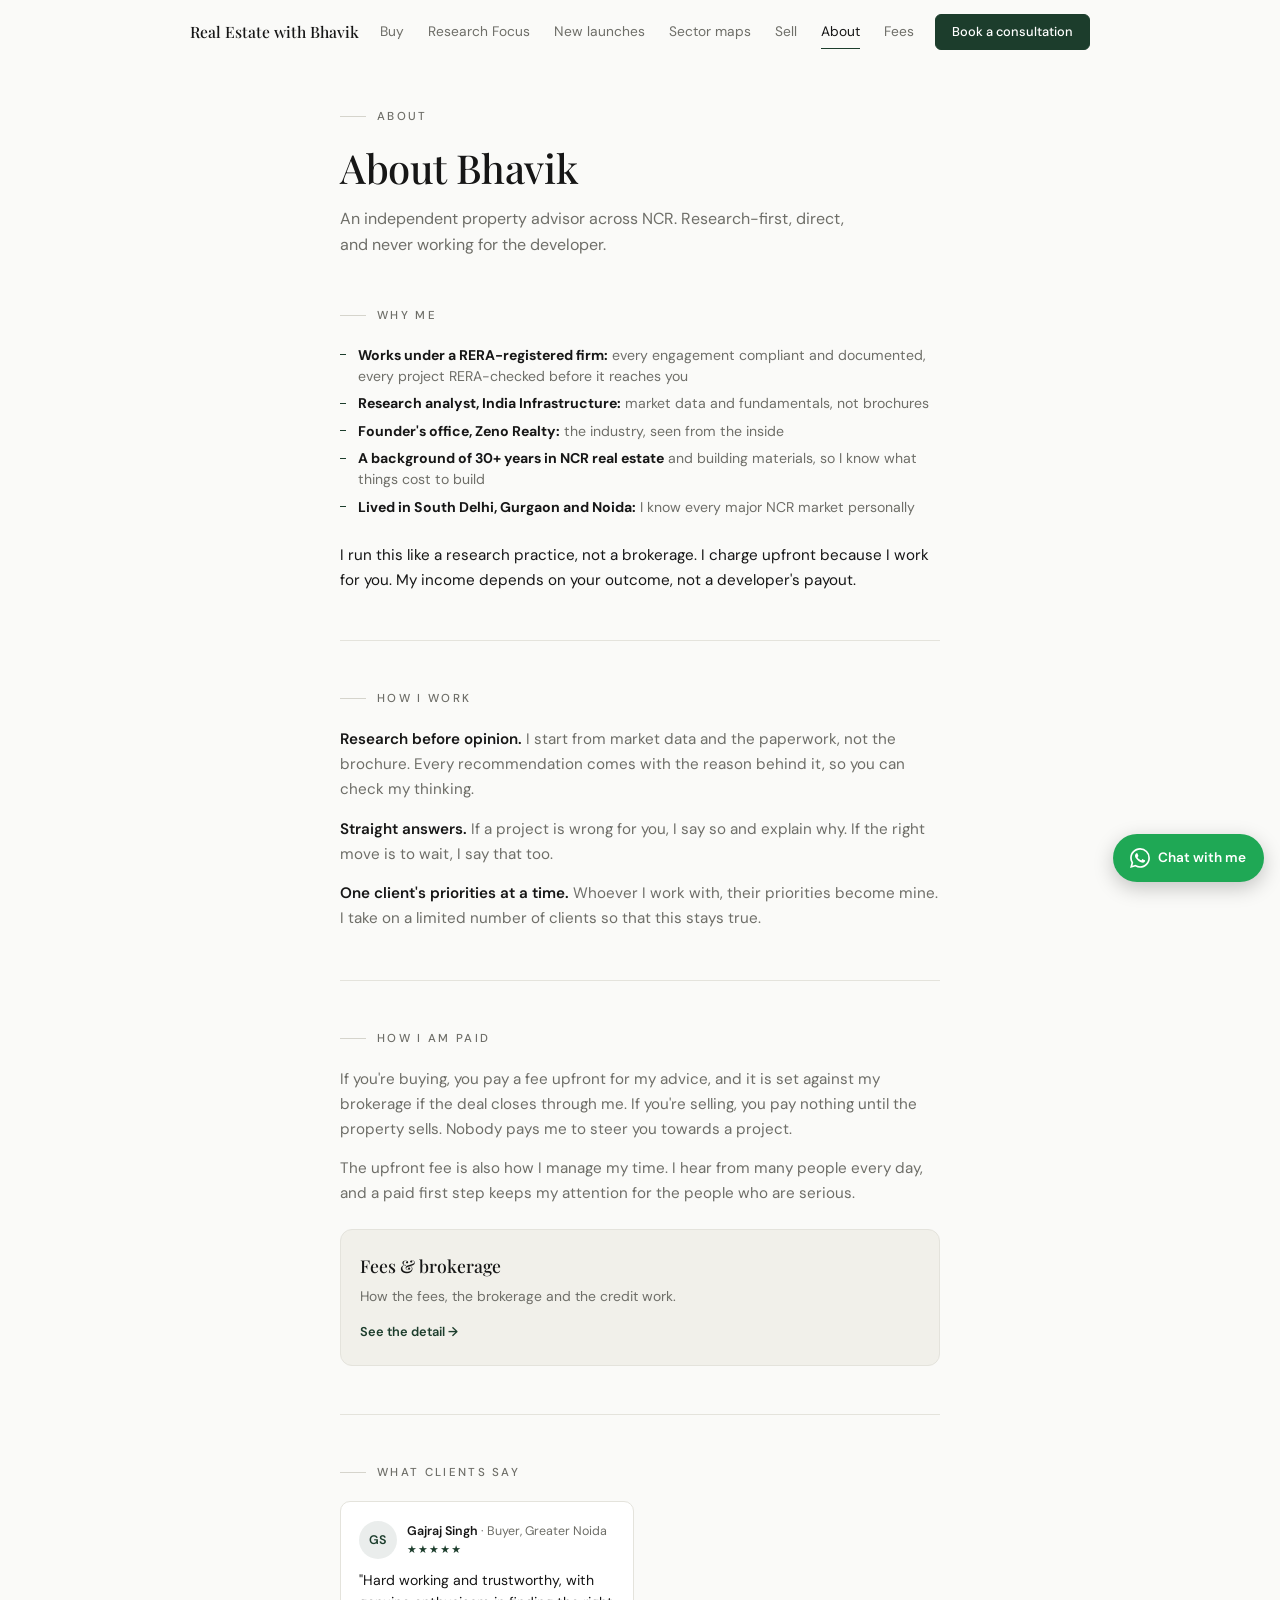
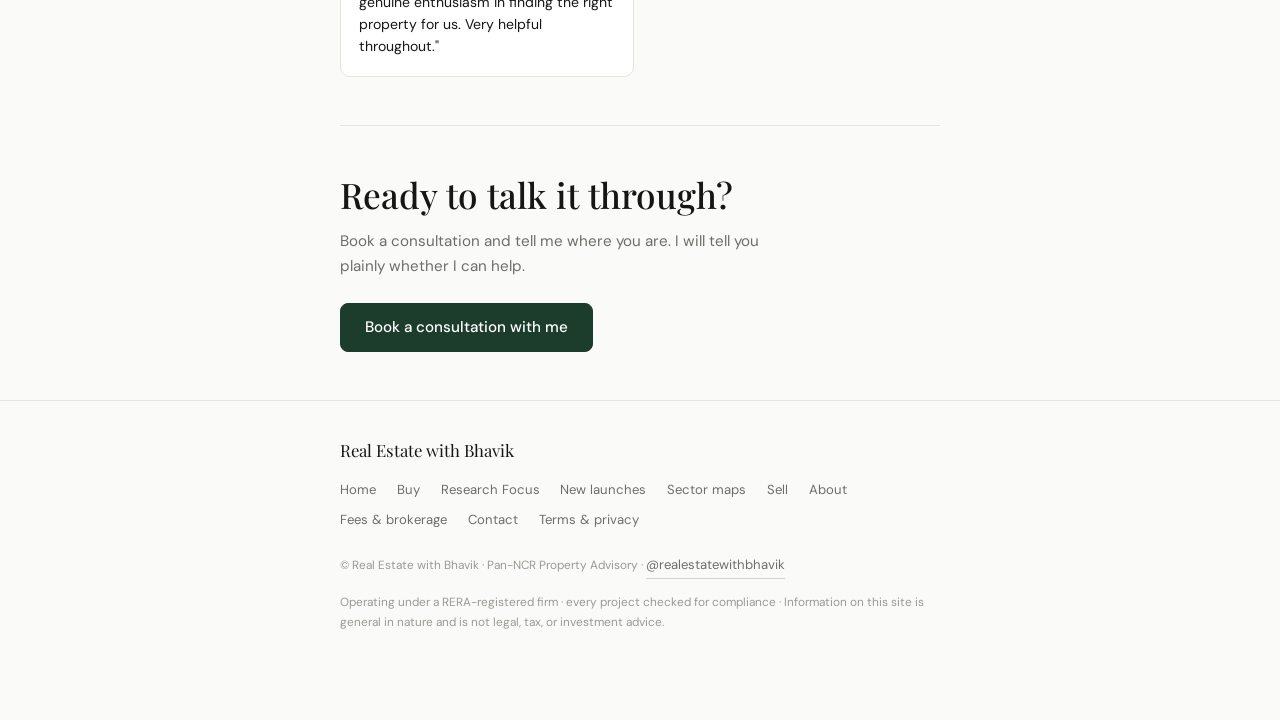
==== commit 612eb451: "Link the sector maps: nav, menu and footer on every page, and a homepage block "Sector maps" goes af" ====
--- a/about.html
+++ b/about.html
@@ -27,6 +27,7 @@
         <a href="advisory.html">Buy</a>
         <a href="research.html">Research Focus</a>
         <a href="launches.html">New launches</a>
+        <a href="https://maps.realestatewithbhavik.com/" data-goatcounter-click="nav-sector-maps">Sector maps</a>
         <a href="mandates.html">Sell</a>
         <a href="about.html" aria-current="page">About</a>
         <a href="fees.html">Fees</a>
@@ -40,6 +41,7 @@
           <a href="advisory.html">Buy</a>
           <a href="research.html">Research Focus</a>
           <a href="launches.html">New launches</a>
+          <a href="https://maps.realestatewithbhavik.com/" data-goatcounter-click="nav-sector-maps">Sector maps</a>
           <a href="mandates.html">Sell</a>
           <a href="about.html" aria-current="page">About</a>
           <a href="fees.html">Fees</a>
@@ -201,6 +203,7 @@
         <a href="advisory.html">Buy</a>
         <a href="research.html">Research Focus</a>
         <a href="launches.html">New launches</a>
+        <a href="https://maps.realestatewithbhavik.com/" data-goatcounter-click="nav-sector-maps">Sector maps</a>
         <a href="mandates.html">Sell</a>
         <a href="about.html">About</a>
         <a href="fees.html">Fees &amp; brokerage</a>
